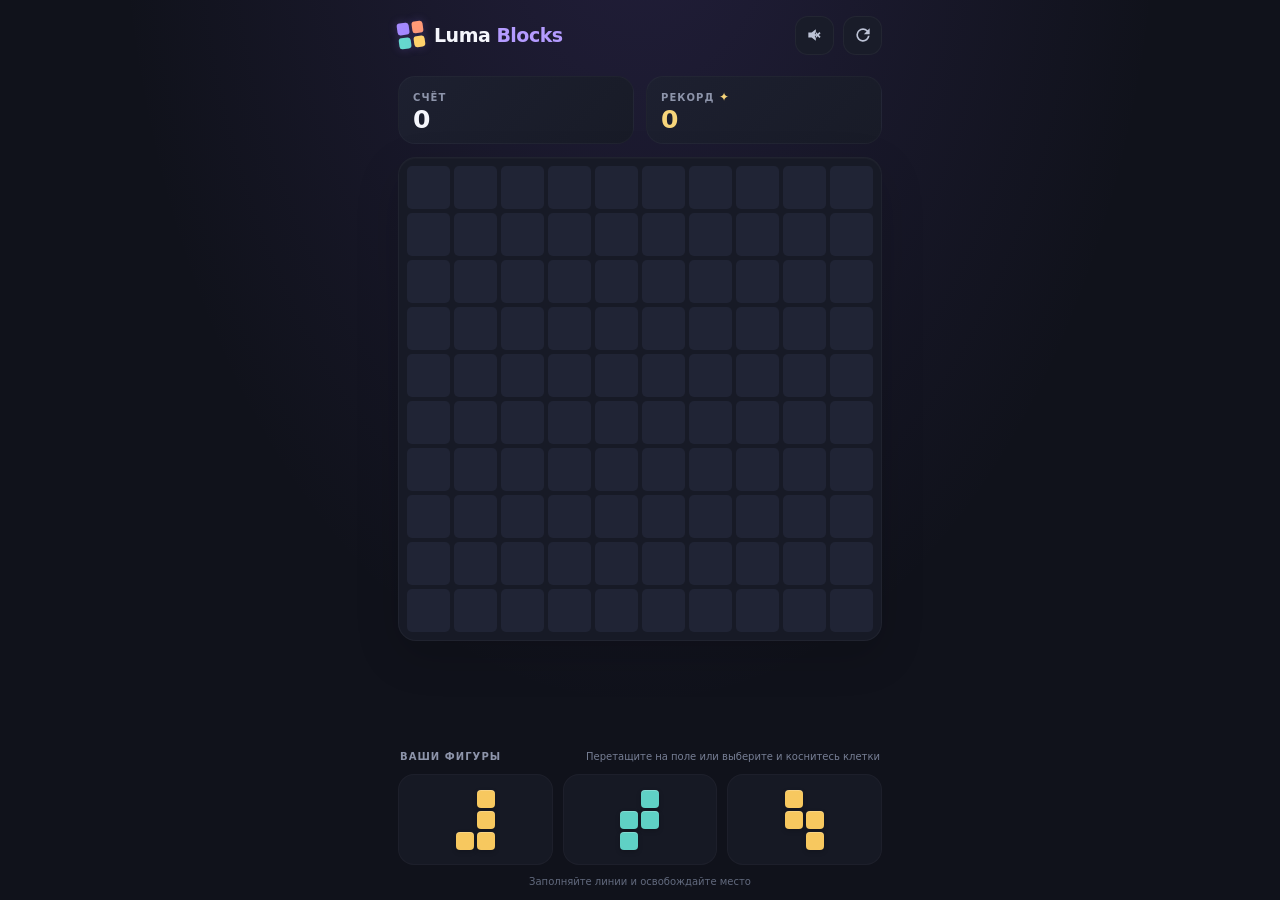
==== block-puzzle/index.html @ db611b41 "Initial commit" ====
<!doctype html>
<html lang="ru">
<head>
  <meta charset="utf-8">
  <meta name="viewport" content="width=device-width, initial-scale=1, viewport-fit=cover">
  <meta name="theme-color" content="#10121b">
  <meta name="description" content="Спокойная и яркая головоломка с цветными блоками.">
  <meta name="mobile-web-app-capable" content="yes">
  <meta name="apple-mobile-web-app-capable" content="yes">
  <meta name="apple-mobile-web-app-status-bar-style" content="black-translucent">
  <meta name="apple-mobile-web-app-title" content="Luma Blocks">
  <link rel="manifest" href="./manifest.webmanifest">
  <link rel="apple-touch-icon" href="./icons/icon-192.png">
  <link rel="icon" href="./icons/icon-192.png">
  <link rel="stylesheet" href="./style.css">
  <title>Luma Blocks — игра в блоки</title>
</head>
<body>
  <main class="app-shell">
    <header class="topbar">
      <a class="brand" href="./" aria-label="Luma Blocks, новая игра">
        <span class="brand-mark" aria-hidden="true"><i></i><i></i><i></i><i></i></span>
        <span class="brand-name">Luma <b>Blocks</b></span>
      </a>
      <div class="top-actions">
        <button class="icon-button" id="sound-toggle" type="button" aria-label="Включить звук" title="Звук">
          <svg class="sound-on" viewBox="0 0 24 24" aria-hidden="true"><path d="M4 9v6h4l5 4V5L8 9H4zm12.5 3a4.5 4.5 0 0 0-2.5-4.03v8.05A4.5 4.5 0 0 0 16.5 12zm-2.5-9v2.06a7 7 0 0 1 0 13.88V21a9 9 0 0 0 0-18z"/></svg>
          <svg class="sound-off" viewBox="0 0 24 24" aria-hidden="true"><path d="M4 9v6h4l5 4V5L8 9H4zm12.59 3 2.12 2.12-1.42 1.42L15.17 13.4l-2.12 2.13-1.42-1.42L13.75 12l-2.12-2.12 1.42-1.42 2.12 2.12 2.12-2.12 1.42 1.42L16.59 12z"/></svg>
        </button>
        <button class="icon-button" id="new-game" type="button" aria-label="Новая игра" title="Новая игра">
          <svg viewBox="0 0 24 24" aria-hidden="true"><path d="M17.65 6.35A7.95 7.95 0 0 0 12 4a8 8 0 1 0 7.93 9h-2.02A6 6 0 1 1 12 6c1.66 0 3.14.69 4.22 1.78L13 11h7V4l-2.35 2.35z"/></svg>
        </button>
      </div>
    </header>

    <section class="score-row" aria-label="Результаты">
      <div class="score-card current-score">
        <span class="eyebrow">СЧЁТ</span>
        <strong id="score">0</strong>
      </div>
      <div class="score-card best-score">
        <span class="eyebrow">РЕКОРД <span class="sparkle" aria-hidden="true">✦</span></span>
        <strong id="best-score">0</strong>
      </div>
    </section>

    <section class="board-wrap" aria-label="Игровое поле">
      <div class="board-frame">
        <div class="board" id="board" role="grid" aria-label="Поле 10 на 10"></div>
        <div class="board-overlay" id="board-overlay" aria-live="polite">
          <div class="overlay-card">
            <span class="overlay-icon" id="overlay-icon">✦</span>
            <h1 id="overlay-title">Партия окончена</h1>
            <p id="overlay-message">Хорошая игра!</p>
            <button class="primary-button" id="overlay-restart" type="button">Сыграть ещё</button>
          </div>
        </div>
      </div>
      <div class="toast" id="toast" aria-live="polite"></div>
    </section>

    <section class="pieces-section" aria-label="Доступные фигуры">
      <div class="pieces-heading">
        <span class="eyebrow">ВАШИ ФИГУРЫ</span>
        <span class="turn-hint" id="turn-hint">Перетащите на поле или выберите и коснитесь клетки</span>
      </div>
      <div class="piece-rack" id="piece-rack"></div>
    </section>

    <footer class="footer-note">Заполняйте линии и освобождайте место</footer>
  </main>
  <script src="./game.js" defer></script>
</body>
</html>
---- block-puzzle/style.css ----
:root {
  color-scheme: dark;
  --page: #10121b;
  --panel: #191c29;
  --panel-light: #202435;
  --line: #2a3043;
  --text: #f5f6fc;
  --muted: #8d94aa;
  --cell-gap: 4px;
  --cell-empty: #202435;
  --accent: #9c7cff;
  --safe-top: env(safe-area-inset-top, 0px);
  --safe-bottom: env(safe-area-inset-bottom, 0px);
  font-family: Inter, ui-rounded, "SF Pro Rounded", "Segoe UI", system-ui, sans-serif;
}

* { box-sizing: border-box; }

html {
  min-height: 100%;
  background: var(--page);
  overscroll-behavior: none;
}

body {
  min-height: 100vh;
  min-height: 100dvh;
  margin: 0;
  color: var(--text);
  background:
    radial-gradient(ellipse at 50% -18%, rgba(116, 87, 205, .18), transparent 58%),
    var(--page);
  -webkit-tap-highlight-color: transparent;
}

button { font: inherit; }

.app-shell {
  width: min(100%, 520px);
  min-height: 100vh;
  min-height: 100dvh;
  margin: 0 auto;
  padding: calc(12px + var(--safe-top)) 18px calc(13px + var(--safe-bottom));
  display: flex;
  flex-direction: column;
}

.topbar, .top-actions, .brand, .score-row, .pieces-heading {
  display: flex;
  align-items: center;
  justify-content: space-between;
}

.topbar { height: 46px; }
.brand { gap: 10px; text-decoration: none; color: var(--text); }
.brand-name { font-size: 19px; font-weight: 650; letter-spacing: -.5px; }
.brand-name b { color: #b49bff; font-weight: 780; }
.brand-mark { width: 26px; height: 26px; display: grid; grid-template: repeat(2, 1fr)/repeat(2, 1fr); gap: 3px; transform: rotate(-8deg); }
.brand-mark i { border-radius: 3px; background: #a58aff; box-shadow: 0 0 10px #9b7aff40; }
.brand-mark i:nth-child(2) { background: #ff9a76; }
.brand-mark i:nth-child(3) { background: #65d8ce; }
.brand-mark i:nth-child(4) { background: #ffd26b; }
.top-actions { gap: 9px; }
.icon-button {
  width: 39px;
  height: 39px;
  display: grid;
  place-items: center;
  padding: 0;
  border: 1px solid #ffffff0b;
  border-radius: 13px;
  color: #bdc3d6;
  background: var(--panel);
  cursor: pointer;
  transition: background .18s ease, transform .18s ease;
}
.icon-button:active { transform: scale(.93); background: var(--panel-light); }
.icon-button svg { width: 20px; height: 20px; fill: currentColor; }
.sound-off { display: none; }
.icon-button[aria-pressed="false"] .sound-on { display: none; }
.icon-button[aria-pressed="false"] .sound-off { display: block; }

.score-row { gap: 12px; margin: 18px 0 13px; }
.score-card {
  min-width: 0;
  flex: 1;
  min-height: 67px;
  padding: 9px 14px 8px;
  border: 1px solid #ffffff08;
  border-radius: 17px;
  background: linear-gradient(135deg, #1d2030, #181b27);
}
.eyebrow { color: var(--muted); font-size: 10px; font-weight: 750; letter-spacing: 1.05px; }
.score-card strong { display: block; margin-top: 1px; font-size: 25px; line-height: 1.15; font-weight: 750; letter-spacing: .3px; font-variant-numeric: tabular-nums; }
.best-score strong { color: #f7d57a; }
.sparkle { color: #f7d57a; font-size: 12px; }

.board-wrap { position: relative; width: 100%; }
.board-frame {
  position: relative;
  width: 100%;
  padding: 8px;
  border: 1px solid #ffffff0a;
  border-radius: 18px;
  background: #171a26;
  box-shadow: 0 15px 44px #00000028, inset 0 1px #ffffff05;
}
.board {
  width: 100%;
  display: grid;
  grid-template-columns: repeat(10, minmax(0, 1fr));
  gap: var(--cell-gap);
  touch-action: none;
  user-select: none;
  -webkit-user-select: none;
}
.board-cell {
  position: relative;
  aspect-ratio: 1;
  min-width: 0;
  border: 0;
  border-radius: 5px;
  padding: 0;
  background: var(--cell-empty);
  transition: background-color .12s, transform .16s, box-shadow .12s;
}
.board-cell.filled { background: var(--cell-color); box-shadow: inset 0 1px #ffffff30, 0 2px 6px #00000026; }
.board-cell.preview-valid { background: var(--preview-color); filter: brightness(1.16); box-shadow: 0 0 10px color-mix(in srgb, var(--preview-color) 60%, transparent); }
.board-cell.preview-valid { background: color-mix(in srgb, var(--preview-color) 76%, #ffffff 24%); }
.board-cell.preview-invalid { background: #f46c7c; box-shadow: 0 0 9px #f46c7c88; }
.board-cell.clearing { z-index: 1; animation: clear-pop .24s ease forwards; }
.board-cell:focus-visible { outline: 2px solid #d5c9ff; outline-offset: 1px; }
@keyframes clear-pop { 0% { transform: scale(1); opacity: 1; } 60% { transform: scale(.72); opacity: .8; } 100% { transform: scale(.35); opacity: 0; } }

.board-overlay {
  position: absolute;
  z-index: 3;
  inset: 0;
  display: none;
  align-items: center;
  justify-content: center;
  border-radius: 18px;
  background: #0e101bd9;
  backdrop-filter: blur(7px);
}
.board-overlay.visible { display: flex; animation: fade-in .25s ease; }
.overlay-card { width: min(82%, 290px); padding: 23px 20px; border: 1px solid #ffffff14; border-radius: 21px; text-align: center; background: #202435f2; box-shadow: 0 18px 60px #0008; }
.overlay-icon { color: #ffd26b; font-size: 28px; }
.overlay-card h1 { margin: 5px 0 7px; font-size: 22px; }
.overlay-card p { margin: 0 0 20px; color: #a7aec0; font-size: 14px; }
.primary-button { width: 100%; min-height: 47px; border: 0; border-radius: 14px; color: #171321; background: linear-gradient(135deg, #c0aaff, #9f82ff); font-size: 15px; font-weight: 750; cursor: pointer; }
.primary-button:active { transform: scale(.98); }

.toast {
  position: absolute;
  z-index: 4;
  top: 50%;
  left: 50%;
  padding: 8px 13px;
  border: 1px solid #ffffff21;
  border-radius: 18px;
  color: #fff3b7;
  background: #22263ae8;
  font-size: 16px;
  font-weight: 800;
  pointer-events: none;
  opacity: 0;
  transform: translate(-50%, 0) scale(.8);
}
.toast.show { animation: score-float .9s ease forwards; }
@keyframes score-float { 0% { opacity: 0; transform: translate(-50%, 5px) scale(.8); } 18% { opacity: 1; transform: translate(-50%, -13px) scale(1); } 72% { opacity: 1; transform: translate(-50%, -25px) scale(1); } 100% { opacity: 0; transform: translate(-50%, -39px) scale(.95); } }
@keyframes fade-in { from { opacity: 0; } to { opacity: 1; } }

.pieces-section { margin-top: auto; padding-top: 15px; }
.pieces-heading { align-items: baseline; gap: 8px; margin: 0 2px 12px; }
.turn-hint { color: #777f95; font-size: 10px; text-align: right; }
.piece-rack { min-height: 91px; display: grid; grid-template-columns: repeat(3, 1fr); gap: 10px; }
.piece-slot {
  min-width: 0;
  min-height: 85px;
  display: grid;
  place-items: center;
  border: 1px solid #ffffff08;
  border-radius: 16px;
  background: #191c29b8;
  transition: border-color .16s, background .16s, transform .16s, opacity .16s;
}
.piece-slot.selected { border-color: #b49bff9c; background: #27233b; box-shadow: inset 0 0 0 1px #b49bff2a, 0 0 16px #9c7cff15; transform: translateY(-2px); }
.piece-slot.used { visibility: hidden; }
.piece-button {
  position: relative;
  display: grid;
  place-items: center;
  max-width: 100%;
  padding: 8px;
  border: 0;
  background: transparent;
  cursor: grab;
  touch-action: none;
  user-select: none;
  -webkit-user-select: none;
}
.piece-button:active { cursor: grabbing; }
.piece-shape { display: grid; gap: 3px; pointer-events: none; }
.piece-cell { width: clamp(13px, 3.5vw, 18px); height: clamp(13px, 3.5vw, 18px); border-radius: 4px; background: var(--piece-color); box-shadow: inset 0 1px #ffffff38, 0 2px 5px #00000030; }
.piece-cell.empty { background: transparent; box-shadow: none; }
.piece-slot.selected .piece-cell:not(.empty) { filter: brightness(1.13); }
.footer-note { padding-top: 11px; color: #626a7e; font-size: 10px; text-align: center; }
.dragging, .dragging * { cursor: grabbing !important; }

@media (max-height: 730px) {
  .app-shell { padding-top: calc(8px + var(--safe-top)); padding-bottom: calc(8px + var(--safe-bottom)); }
  .topbar { height: 40px; }
  .score-row { margin: 10px 0 9px; }
  .score-card { min-height: 58px; padding-top: 7px; }
  .score-card strong { font-size: 22px; }
  .board-frame { padding: 6px; border-radius: 15px; }
  .board { --cell-gap: 3px; }
  .board-cell { border-radius: 4px; }
  .pieces-section { padding-top: 10px; }
  .pieces-heading { margin-bottom: 7px; }
  .piece-rack { min-height: 74px; }
  .piece-slot { min-height: 72px; }
  .footer-note { padding-top: 7px; }
}

@media (max-width: 360px) {
  .app-shell { padding-left: 13px; padding-right: 13px; }
  .score-row { gap: 8px; }
  .piece-rack { gap: 7px; }
  .turn-hint { max-width: 63%; font-size: 9px; }
}

@media (prefers-reduced-motion: reduce) {
  *, *::before, *::after { scroll-behavior: auto !important; animation-duration: .01ms !important; transition-duration: .01ms !important; }
}
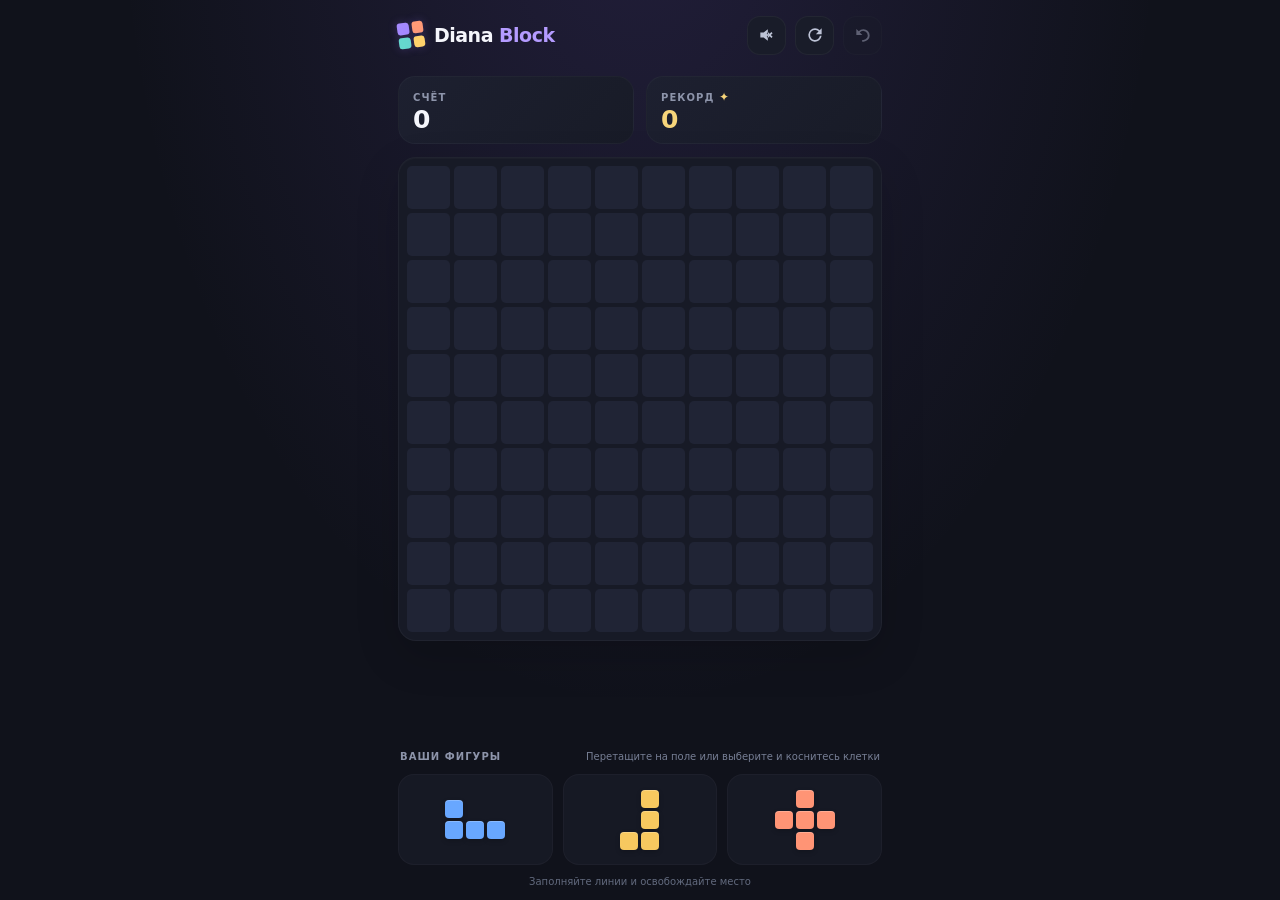
==== commit 9e2e8e20: "что изменил" ====
--- a/block-puzzle/index.html
+++ b/block-puzzle/index.html
@@ -8,19 +8,19 @@
   <meta name="mobile-web-app-capable" content="yes">
   <meta name="apple-mobile-web-app-capable" content="yes">
   <meta name="apple-mobile-web-app-status-bar-style" content="black-translucent">
-  <meta name="apple-mobile-web-app-title" content="Luma Blocks">
+  <meta name="apple-mobile-web-app-title" content="Diana Block">
   <link rel="manifest" href="./manifest.webmanifest">
   <link rel="apple-touch-icon" href="./icons/icon-192.png">
   <link rel="icon" href="./icons/icon-192.png">
   <link rel="stylesheet" href="./style.css">
-  <title>Luma Blocks — игра в блоки</title>
+  <title>Diana Block — игра в блоки</title>
 </head>
 <body>
   <main class="app-shell">
     <header class="topbar">
-      <a class="brand" href="./" aria-label="Luma Blocks, новая игра">
+      <a class="brand" href="./" aria-label="Diana Block, новая игра">
         <span class="brand-mark" aria-hidden="true"><i></i><i></i><i></i><i></i></span>
-        <span class="brand-name">Luma <b>Blocks</b></span>
+        <span class="brand-name">Diana <b>Block</b></span>
       </a>
       <div class="top-actions">
         <button class="icon-button" id="sound-toggle" type="button" aria-label="Включить звук" title="Звук">
@@ -29,6 +29,9 @@
         </button>
         <button class="icon-button" id="new-game" type="button" aria-label="Новая игра" title="Новая игра">
           <svg viewBox="0 0 24 24" aria-hidden="true"><path d="M17.65 6.35A7.95 7.95 0 0 0 12 4a8 8 0 1 0 7.93 9h-2.02A6 6 0 1 1 12 6c1.66 0 3.14.69 4.22 1.78L13 11h7V4l-2.35 2.35z"/></svg>
+        </button>
+        <button class="icon-button" id="undo" type="button" aria-label="Отменить ход" title="Отменить ход" disabled>
+          <svg viewBox="0 0 24 24" aria-hidden="true"><path d="M12.5 5a7.5 7.5 0 0 0-5.63 2.55L4 4.75V12h7.25L8.1 8.85A5.5 5.5 0 1 1 12.5 18H11v2h1.5a7.5 7.5 0 0 0 0-15z"/></svg>
         </button>
       </div>
     </header>
--- a/block-puzzle/style.css
+++ b/block-puzzle/style.css
@@ -75,6 +75,8 @@
   transition: background .18s ease, transform .18s ease;
 }
 .icon-button:active { transform: scale(.93); background: var(--panel-light); }
+.icon-button:disabled { opacity: .42; cursor: default; }
+.icon-button:disabled:active { transform: none; background: var(--panel); }
 .icon-button svg { width: 20px; height: 20px; fill: currentColor; }
 .sound-off { display: none; }
 .icon-button[aria-pressed="false"] .sound-on { display: none; }
@@ -104,6 +106,13 @@
   border-radius: 18px;
   background: #171a26;
   box-shadow: 0 15px 44px #00000028, inset 0 1px #ffffff05;
+}
+.board-frame.shake { animation: shake .4s ease; }
+@keyframes shake {
+  0%, 100% { transform: translateX(0); }
+  25% { transform: translateX(-6px); }
+  50% { transform: translateX(6px); }
+  75% { transform: translateX(-6px); }
 }
 .board {
   width: 100%;
@@ -163,6 +172,7 @@
   background: #22263ae8;
   font-size: 16px;
   font-weight: 800;
+  white-space: pre-line;
   pointer-events: none;
   opacity: 0;
   transform: translate(-50%, 0) scale(.8);
@@ -187,6 +197,7 @@
 }
 .piece-slot.selected { border-color: #b49bff9c; background: #27233b; box-shadow: inset 0 0 0 1px #b49bff2a, 0 0 16px #9c7cff15; transform: translateY(-2px); }
 .piece-slot.used { visibility: hidden; }
+.piece-slot.dragging-src { opacity: .35; }
 .piece-button {
   position: relative;
   display: grid;
@@ -202,6 +213,7 @@
 }
 .piece-button:active { cursor: grabbing; }
 .piece-shape { display: grid; gap: 3px; pointer-events: none; }
+.drag-ghost { pointer-events: none; }
 .piece-cell { width: clamp(13px, 3.5vw, 18px); height: clamp(13px, 3.5vw, 18px); border-radius: 4px; background: var(--piece-color); box-shadow: inset 0 1px #ffffff38, 0 2px 5px #00000030; }
 .piece-cell.empty { background: transparent; box-shadow: none; }
 .piece-slot.selected .piece-cell:not(.empty) { filter: brightness(1.13); }
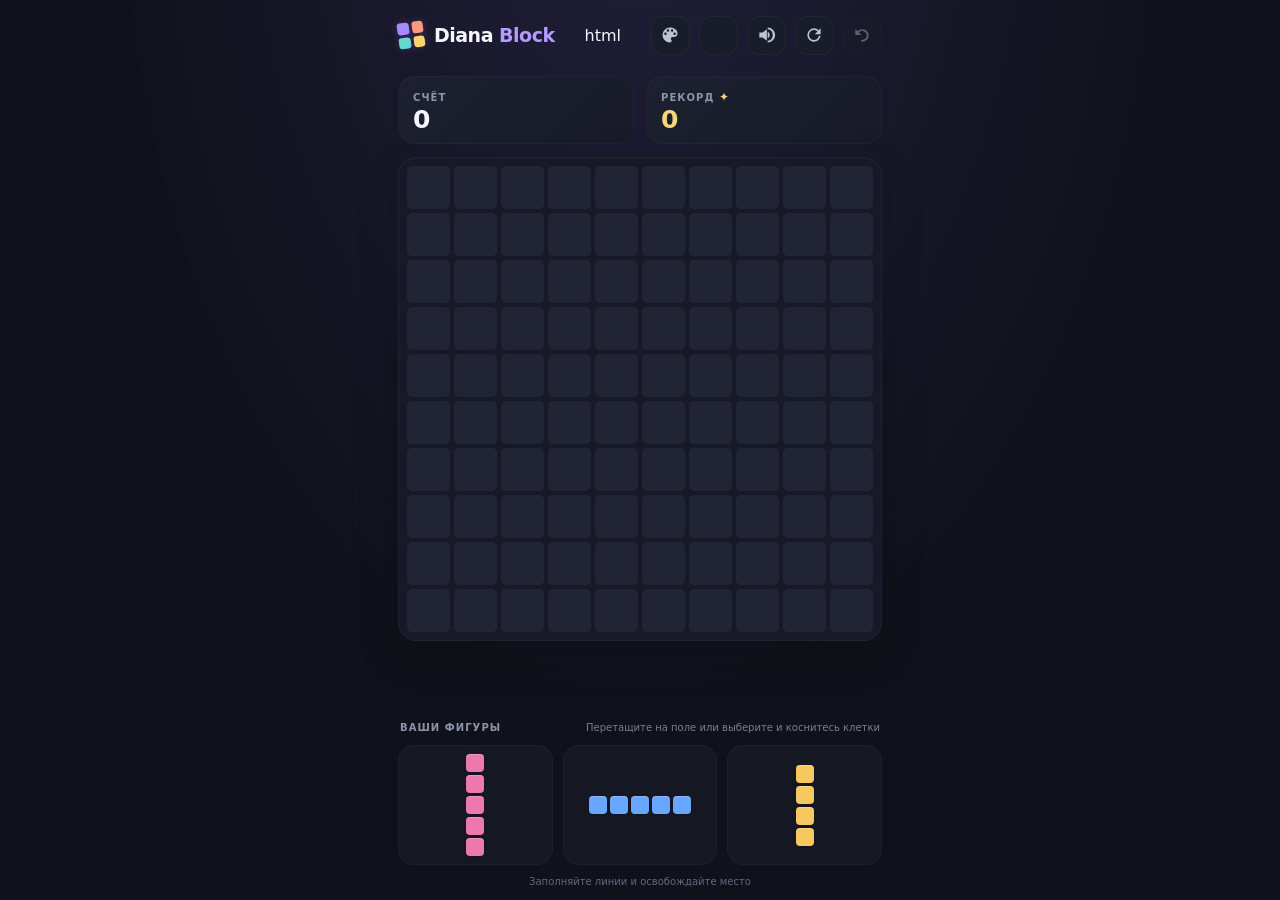
==== commit 272e10f3: "достижения,палитра,сгорание частиц." ====
--- a/block-puzzle/index.html
+++ b/block-puzzle/index.html
@@ -22,7 +22,12 @@
         <span class="brand-mark" aria-hidden="true"><i></i><i></i><i></i><i></i></span>
         <span class="brand-name">Diana <b>Block</b></span>
       </a>
+      html
       <div class="top-actions">
+        <button class="icon-button" id="palette-toggle" type="button" aria-label="Сменить палитру" title="Палитра">
+          <svg viewBox="0 0 24 24" aria-hidden="true"><path d="M12 3a9 9 0 0 0 0 18c1.1 0 2-.9 2-2 0-.5-.2-1-.5-1.3-.3-.4-.5-.8-.5-1.2 0-1.1.9-2 2-2h1.5A4.5 4.5 0 0 0 21 10c0-3.9-4-7-9-7zm-5.5 9a1.5 1.5 0 1 1 0-3 1.5 1.5 0 0 1 0 3zm3-4a1.5 1.5 0 1 1 0-3 1.5 1.5 0 0 1 0 3zm5 0a1.5 1.5 0 1 1 0-3 1.5 1.5 0 0 1 0 3zm3 4a1.5 1.5 0 1 1 0-3 1.5 1.5 0 0 1 0 3z"/></svg>
+        </button>
+        <button class="icon-button" id="sound-toggle" type="button" aria-label="Включить звук" title="Звук">
         <button class="icon-button" id="sound-toggle" type="button" aria-label="Включить звук" title="Звук">
           <svg class="sound-on" viewBox="0 0 24 24" aria-hidden="true"><path d="M4 9v6h4l5 4V5L8 9H4zm12.5 3a4.5 4.5 0 0 0-2.5-4.03v8.05A4.5 4.5 0 0 0 16.5 12zm-2.5-9v2.06a7 7 0 0 1 0 13.88V21a9 9 0 0 0 0-18z"/></svg>
           <svg class="sound-off" viewBox="0 0 24 24" aria-hidden="true"><path d="M4 9v6h4l5 4V5L8 9H4zm12.59 3 2.12 2.12-1.42 1.42L15.17 13.4l-2.12 2.13-1.42-1.42L13.75 12l-2.12-2.12 1.42-1.42 2.12 2.12 2.12-2.12 1.42 1.42L16.59 12z"/></svg>
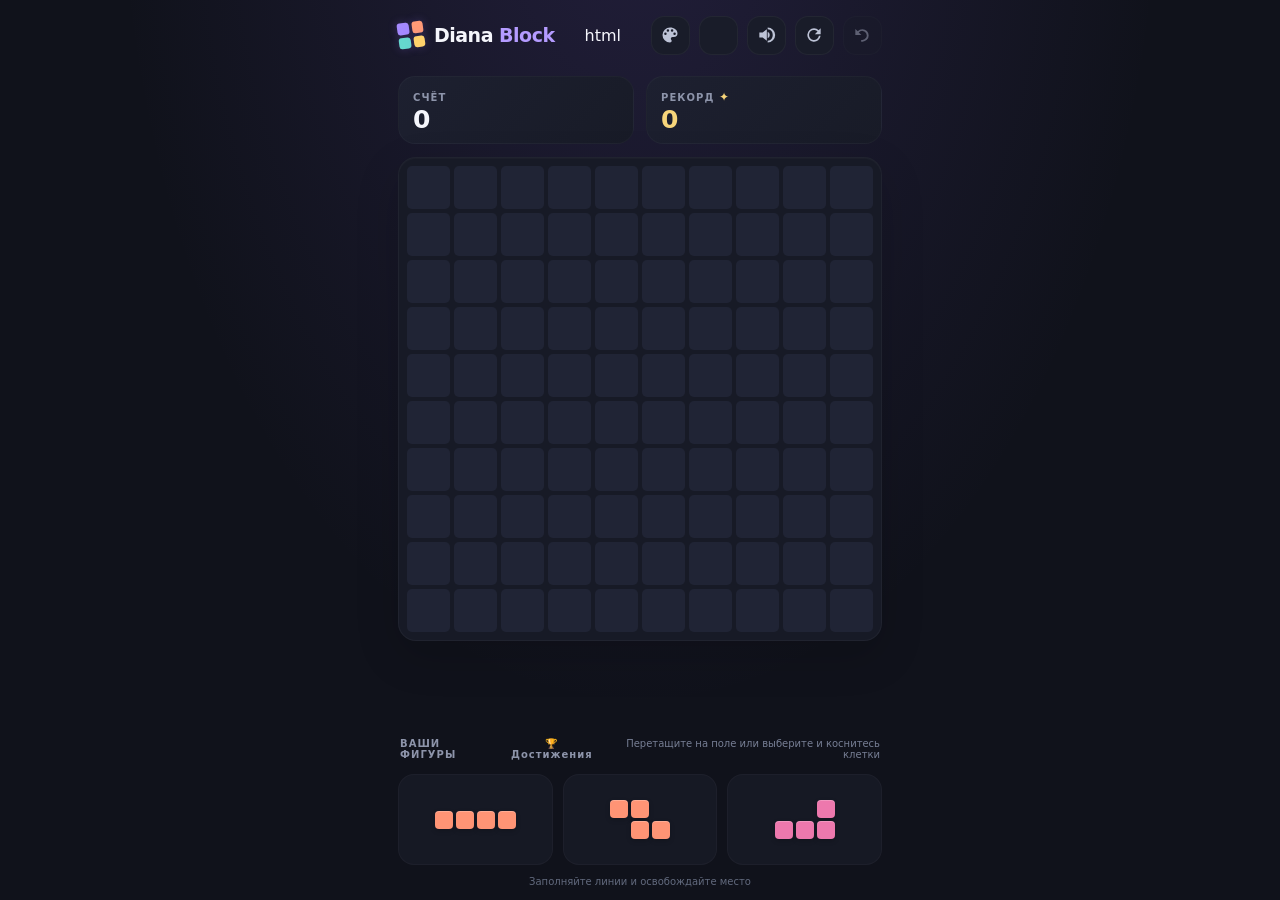
==== commit 02642e54: "feat: particles, palette, achievements" ====
--- a/block-puzzle/index.html
+++ b/block-puzzle/index.html
@@ -63,6 +63,7 @@
             <button class="primary-button" id="overlay-restart" type="button">Сыграть ещё</button>
           </div>
         </div>
+        <div class="particles-layer" id="particles-layer" aria-hidden="true"></div>
       </div>
       <div class="toast" id="toast" aria-live="polite"></div>
     </section>
@@ -70,12 +71,23 @@
     <section class="pieces-section" aria-label="Доступные фигуры">
       <div class="pieces-heading">
         <span class="eyebrow">ВАШИ ФИГУРЫ</span>
+        <button class="achievements-link" id="achievements-open" type="button">🏆 Достижения</button>
         <span class="turn-hint" id="turn-hint">Перетащите на поле или выберите и коснитесь клетки</span>
       </div>
       <div class="piece-rack" id="piece-rack"></div>
     </section>
 
     <footer class="footer-note">Заполняйте линии и освобождайте место</footer>
+    <div class="achievements-modal" id="achievements-modal" aria-hidden="true">
+      <div class="achievements-card">
+        <div class="achievements-head">
+          <h2>Достижения</h2>
+          <button class="icon-button" id="achievements-close" type="button" aria-label="Закрыть">✕</button>
+        </div>
+        <div class="achievements-list" id="achievements-list"></div>
+      </div>
+    </div>
+    <div class="achievement-toasts" id="achievement-toasts" aria-live="polite"></div>
   </main>
   <script src="./game.js" defer></script>
 </body>
--- a/block-puzzle/style.css
+++ b/block-puzzle/style.css
@@ -246,3 +246,92 @@
 @media (prefers-reduced-motion: reduce) {
   *, *::before, *::after { scroll-behavior: auto !important; animation-duration: .01ms !important; transition-duration: .01ms !important; }
 }
+
+.palette-menu {
+  position: absolute; top: 56px; right: 18px; z-index: 20;
+  display: none; flex-direction: column; gap: 6px; padding: 8px;
+  border: 1px solid #ffffff14; border-radius: 14px;
+  background: #202435f2; box-shadow: 0 12px 32px #000a;
+}
+.palette-menu.visible { display: flex; }
+.palette-option {
+  display: flex; align-items: center; gap: 8px; padding: 8px 12px;
+  border: 0; border-radius: 10px; color: var(--text); background: transparent;
+  cursor: pointer; font-size: 13px;
+}
+.palette-option:hover { background: #ffffff10; }
+.palette-option.active { background: #9c7cff33; }
+.palette-swatches { display: flex; gap: 3px; }
+.palette-swatches i {
+  width: 12px; height: 12px; border-radius: 3px;
+  box-shadow: inset 0 1px #ffffff40;
+}
+.particles-layer {
+  position: absolute; inset: 0; pointer-events: none;
+  overflow: hidden; border-radius: 18px;
+}
+.particle {
+  position: absolute; width: 8px; height: 8px; border-radius: 2px;
+  pointer-events: none; will-change: transform, opacity;
+  animation: particle-burst .6s ease-out forwards;
+}
+@keyframes particle-burst {
+  0%   { transform: translate(0, 0) scale(1) rotate(0); opacity: 1; }
+  100% { transform: translate(var(--dx), var(--dy)) scale(.2) rotate(180deg); opacity: 0; }
+}
+.achievements-link {
+  border: 0; background: transparent; color: var(--muted);
+  font-size: 10px; font-weight: 750; letter-spacing: 1px;
+  cursor: pointer; padding: 2px 6px; border-radius: 6px;
+}
+.achievements-link:hover { color: var(--text); background: #ffffff10; }
+.achievements-modal {
+  position: fixed; inset: 0; z-index: 50; display: none;
+  align-items: center; justify-content: center;
+  background: #0e101bd9; backdrop-filter: blur(7px); padding: 20px;
+}
+.achievements-modal.visible { display: flex; animation: fade-in .2s ease; }
+.achievements-card {
+  width: min(100%, 420px); max-height: 80vh; display: flex;
+  flex-direction: column; border: 1px solid #ffffff14;
+  border-radius: 21px; background: #202435f2; box-shadow: 0 18px 60px #0008;
+}
+.achievements-head {
+  display: flex; align-items: center; justify-content: space-between;
+  padding: 16px 18px; border-bottom: 1px solid #ffffff0e;
+}
+.achievements-head h2 { margin: 0; font-size: 18px; }
+.achievements-list {
+  overflow-y: auto; padding: 10px 12px; display: flex;
+  flex-direction: column; gap: 8px;
+}
+.achievement-item {
+  display: flex; align-items: center; gap: 12px;
+  padding: 10px 12px; border-radius: 12px;
+  background: #191c29b8; opacity: .45;
+}
+.achievement-item.unlocked { opacity: 1; background: #27233b; }
+.achievement-icon { font-size: 22px; width: 30px; text-align: center; }
+.achievement-text { flex: 1; min-width: 0; }
+.achievement-text strong { display: block; font-size: 13px; }
+.achievement-text span { color: var(--muted); font-size: 11px; }
+.achievement-toasts {
+  position: fixed; top: 20px; left: 50%; transform: translateX(-50%);
+  z-index: 60; display: flex; flex-direction: column; gap: 8px;
+  pointer-events: none; width: min(90%, 360px);
+}
+.achievement-toast {
+  display: flex; align-items: center; gap: 10px;
+  padding: 10px 14px; border: 1px solid #ffd26b55;
+  border-radius: 14px; background: #202435f2;
+  box-shadow: 0 12px 32px #000a;
+  animation: toast-in .35s ease, toast-out .35s ease 2.6s forwards;
+}
+.achievement-toast .icon { font-size: 22px; }
+.achievement-toast .body strong { display: block; font-size: 12px; color: #ffd26b; }
+.achievement-toast .body span { font-size: 11px; color: var(--muted); }
+@keyframes toast-in {
+  from { transform: translateY(-20px); opacity: 0; }
+  to   { transform: translateY(0); opacity: 1; }
+}
+@keyframes toast-out { to { transform: translateY(-20px); opacity: 0; } }
